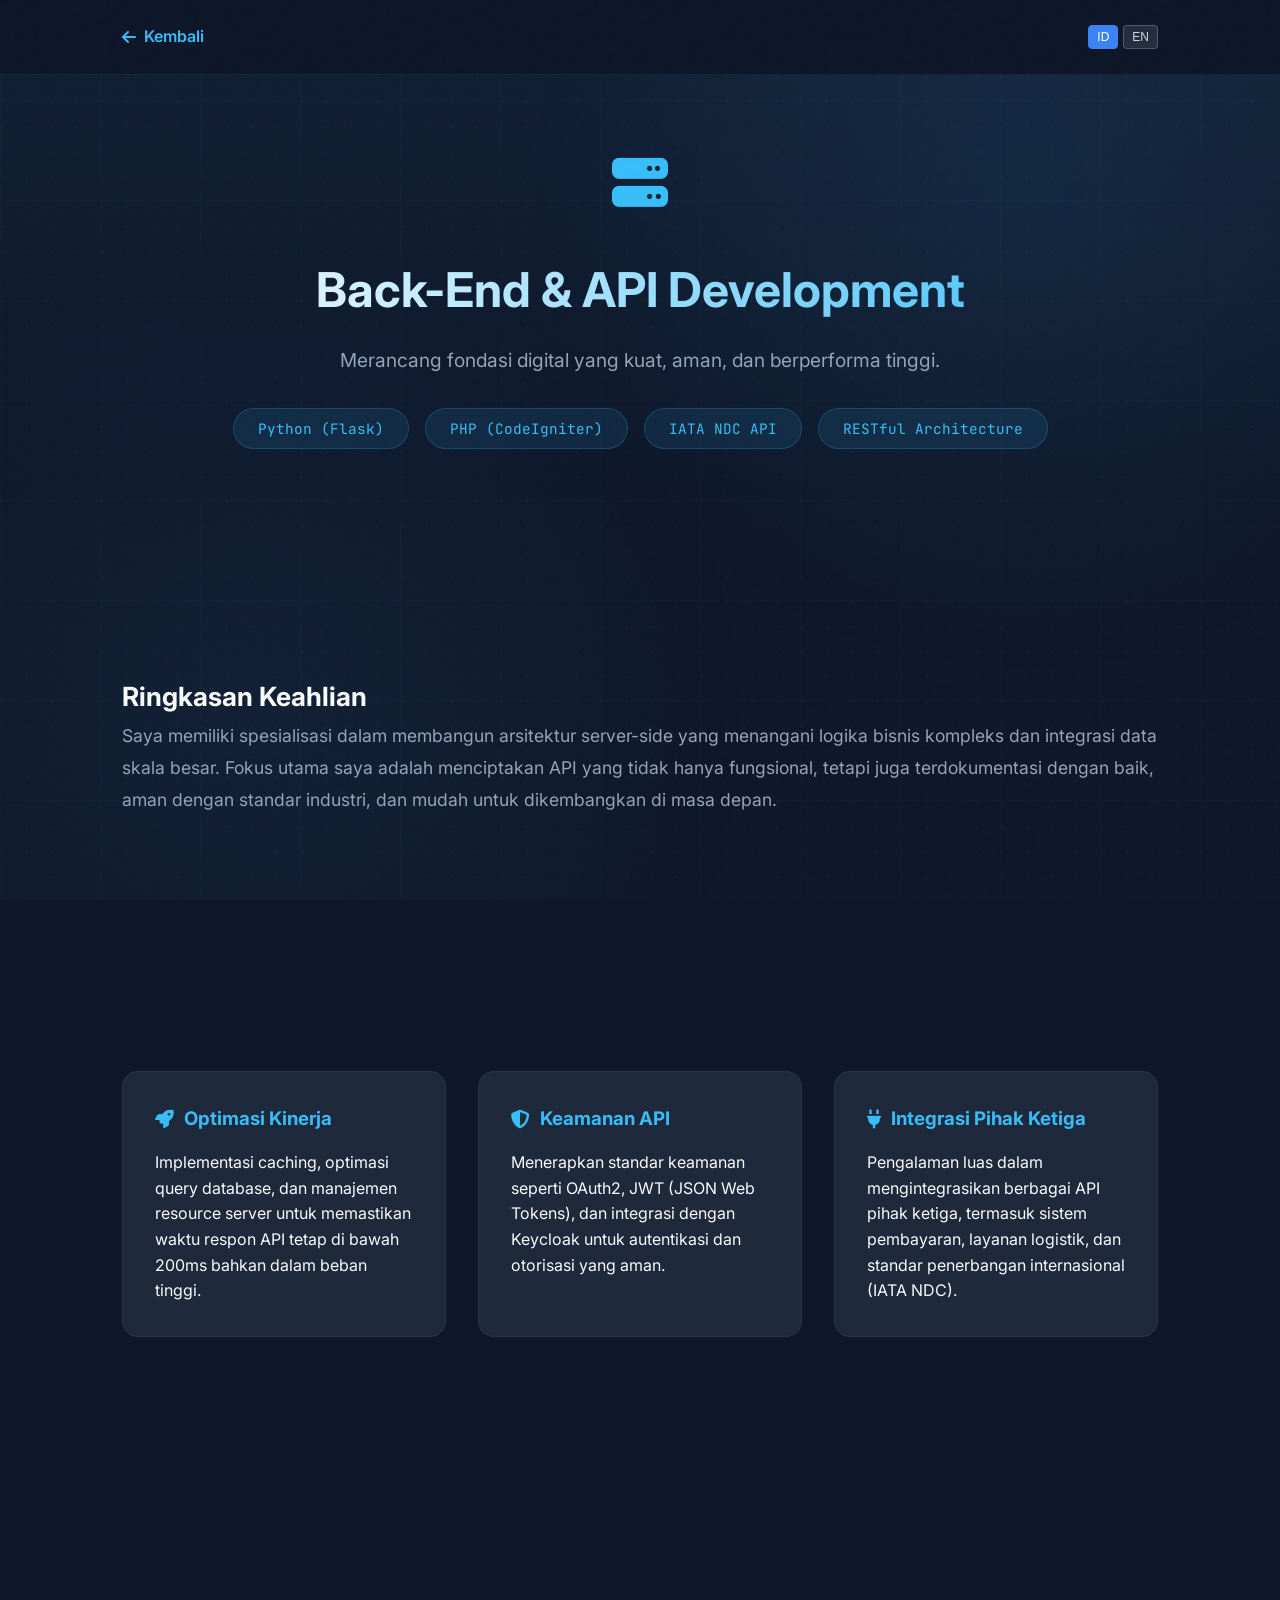
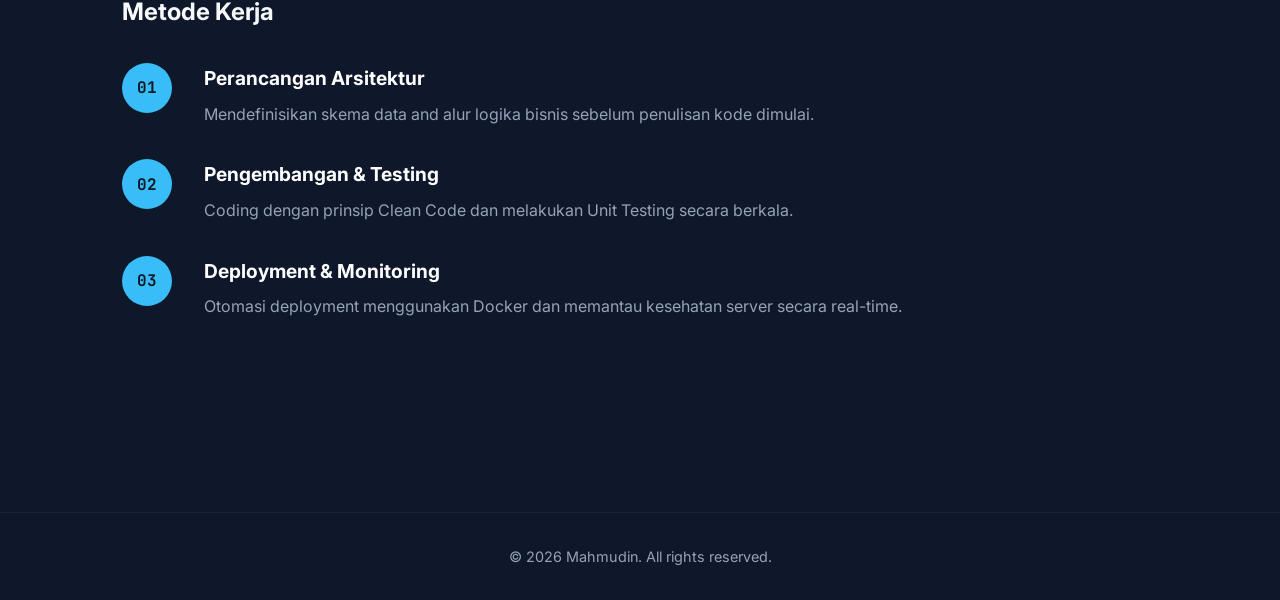
==== backend-api.html @ a836453d "new update" ====
<!DOCTYPE html>
<html lang="id">
<head>
    <meta charset="UTF-8">
    <meta name="viewport" content="width=device-width, initial-scale=1.0">
    <title>Detail Keahlian - Back-End & API | Mahmudin</title>
    <link rel="stylesheet" href="style.css">
    <link rel="stylesheet" href="style-detail.css">
    <link href="https://fonts.googleapis.com/css2?family=Inter:wght@300;400;600;700&family=JetBrains+Mono:wght@400;700&display=swap" rel="stylesheet">
    <link rel="stylesheet" href="https://cdnjs.cloudflare.com/ajax/libs/font-awesome/6.4.2/css/all.min.css">
</head>
<body class="detail-page">
    <nav class="nav-detail">
        <div class="container">
            <a href="index.html#keahlian" class="btn-back">
                <i class="fas fa-arrow-left"></i> <span data-i18n="detail_back">Kembali</span>
            </a>
            <div class="lang-switch">
                <button class="lang-btn" onclick="changeLanguage('id')" id="lang-id">ID</button>
                <button class="lang-btn" onclick="changeLanguage('en')" id="lang-en">EN</button>
            </div>
        </div>
    </nav>

    <header class="detail-hero">
        <div class="container">
            <div class="hero-content-detail">
                <div class="icon-box-large">
                    <i class="fas fa-server"></i>
                </div>
                <h1 data-i18n="api_title">Back-End & API Development</h1>
                <p class="subtitle" data-i18n="api_subtitle">Merancang fondasi digital yang kuat, aman, dan berperforma tinggi.</p>
                <div class="tech-tags-large">
                    <span>Python (Flask)</span>
                    <span>PHP (CodeIgniter)</span>
                    <span>IATA NDC API</span>
                    <span>RESTful Architecture</span>
                </div>
            </div>
        </div>
    </header>

    <main class="container detail-content">
        <section class="info-section">
            <h2 data-i18n="api_info_title">Ringkasan Keahlian</h2>
            <p data-i18n="api_info_desc">Saya memiliki spesialisasi dalam membangun arsitektur server-side yang menangani logika bisnis kompleks dan integrasi data skala besar. Fokus utama saya adalah menciptakan API yang tidak hanya fungsional, tetapi juga terdokumentasi dengan baik, aman dengan standar industri, dan mudah untuk dikembangkan di masa depan.</p>
        </section>

        <section class="grid-detail">
            <div class="detail-card">
                <h3><i class="fas fa-rocket"></i> <span data-i18n="api_card1_title">Optimasi Kinerja</span></h3>
                <p data-i18n="api_card1_desc">Implementasi caching, optimasi query database, dan manajemen resource server untuk memastikan waktu respon API tetap di bawah 200ms bahkan dalam beban tinggi.</p>
            </div>
            <div class="detail-card">
                <h3><i class="fas fa-shield-alt"></i> <span data-i18n="api_card2_title">Keamanan API</span></h3>
                <p data-i18n="api_card2_desc">Menerapkan standar keamanan seperti OAuth2, JWT (JSON Web Tokens), dan integrasi dengan Keycloak untuk autentikasi dan otorisasi yang aman.</p>
            </div>
            <div class="detail-card">
                <h3><i class="fas fa-plug"></i> <span data-i18n="api_card3_title">Integrasi Pihak Ketiga</span></h3>
                <p data-i18n="api_card3_desc">Pengalaman luas dalam mengintegrasikan berbagai API pihak ketiga, termasuk sistem pembayaran, layanan logistik, dan standar penerbangan internasional (IATA NDC).</p>
            </div>
        </section>

        <section class="implementation-steps">
            <h2 data-i18n="api_workflow_title">Metode Kerja</h2>
            <div class="timeline">
                <div class="step">
                    <div class="step-number">01</div>
                    <div class="step-info">
                        <h4 data-i18n="api_step1_title">Perancangan Arsitektur</h4>
                        <p data-i18n="api_step1_desc">Mendefinisikan skema data dan alur logika bisnis sebelum penulisan kode dimulai.</p>
                    </div>
                </div>
                <div class="step">
                    <div class="step-number">02</div>
                    <div class="step-info">
                        <h4 data-i18n="api_step2_title">Pengembangan & Testing</h4>
                        <p data-i18n="api_step2_desc">Coding dengan prinsip Clean Code dan melakukan Unit Testing secara berkala.</p>
                    </div>
                </div>
                <div class="step">
                    <div class="step-number">03</div>
                    <div class="step-info">
                        <h4 data-i18n="api_step3_title">Deployment & Monitoring</h4>
                        <p data-i18n="api_step3_desc">Otomasi deployment menggunakan Docker dan memantau kesehatan server secara real-time.</p>
                    </div>
                </div>
            </div>
        </section>
    </main>

    <footer>
        <div class="container">
            <p data-i18n="footer_rights">&copy; 2026 Mahmudin. All rights reserved.</p>
        </div>
    </footer>

    <script src="script-detail.js"></script>
</body>
</html>
---- style.css ----
/* Variables */
:root {
    --bg-dark: #0f172a;
    --bg-card: #1e293b;
    --bg-nav: rgba(15, 23, 42, 0.9);
    --text-primary: #f8fafc;
    --text-secondary: #94a3b8;
    --accent: #38bdf8;
    --accent-hover: #0284c7;
    --font-main: 'Inter', sans-serif;
    --font-code: 'JetBrains Mono', monospace;
}

* { margin: 0; padding: 0; box-sizing: border-box; }
html { scroll-behavior: smooth; }
body { 
    background-color: var(--bg-dark); 
    color: var(--text-primary); 
    font-family: var(--font-main); 
    line-height: 1.6; 
    overflow-x: hidden; 
    position: relative;
    width: 100%;
    height: 100%;
    /* Modern Mesh & Tech Grid Pattern */
    background-image: 
        linear-gradient(rgba(56, 189, 248, 0.02) 1px, transparent 1px),
        linear-gradient(90deg, rgba(56, 189, 248, 0.02) 1px, transparent 1px),
        radial-gradient(circle at 2px 2px, rgba(56, 189, 248, 0.04) 1px, transparent 0);
    background-size: 100px 100px, 100px 100px, 25px 25px;
    background-attachment: fixed;
}

/* Aurora/Glow Effects */
body::before {
    content: "";
    position: fixed;
    top: 0;
    left: 0;
    width: 100%;
    height: 100%;
    background: 
        radial-gradient(circle at 80% 20%, rgba(56, 189, 248, 0.08) 0%, transparent 40%),
        radial-gradient(circle at 20% 80%, rgba(56, 189, 248, 0.06) 0%, transparent 40%);
    pointer-events: none;
    z-index: -1;
    animation: aurora-pulse 15s ease-in-out infinite alternate;
}

/* Modern Grain Texture Overlay */
body::after {
    content: "";
    position: fixed;
    top: 0;
    left: 0;
    width: 100%;
    height: 100%;
    background-image: url("data:image/svg+xml,%3Csvg viewBox='0 0 200 200' xmlns='http://www.w3.org/2000/svg'%3E%3Cfilter id='noiseFilter'%3E%3CfeTurbulence type='fractalNoise' baseFrequency='0.65' numOctaves='3' stitchTiles='stitch'/%3E%3C/filter%3E%3Crect width='100%25' height='100%25' filter='url(%23noiseFilter)'/%3E%3C/svg%3E");
    opacity: 0.035;
    pointer-events: none;
    z-index: 9999;
    mix-blend-mode: overlay;
}

@keyframes aurora-pulse {
    0% { transform: scale(1) translate(0, 0); }
    100% { transform: scale(1.1) translate(2%, 1%); }
}

.container { max-width: 1100px; margin: 0 auto; padding: 0 2rem; }
h1, h2, h3 { font-weight: 700; color: var(--text-primary); }
.section-title { font-size: 2rem; margin-bottom: 3rem; position: relative; display: inline-block; }
.section-title::after { content: ''; position: absolute; bottom: -10px; left: 0; width: 50%; height: 3px; background-color: var(--accent); border-radius: 2px; }

/* Hero Background & Blobs */
.hero {
    position: relative;
    background: 
        radial-gradient(circle at 50% 50%, rgba(56, 189, 248, 0.05) 0%, transparent 70%),
        #0b1120;
    overflow: hidden;
    z-index: 1;
    min-height: 100vh;
    display: flex;
    align-items: center;
    justify-content: center;
    flex-wrap: wrap;
    padding: 80px 5% 60px;
    width: 100%;
    max-width: none !important;
}

.hero-inner {
    display: flex;
    align-items: center;
    width: 100%;
    max-width: 1100px;
    margin: 0 auto;
    z-index: 2;
}

.hero-blob {
    position: absolute;
    width: 600px;
    height: 600px;
    background: radial-gradient(circle, rgba(59, 130, 246, 0.12) 0%, transparent 70%);
    border-radius: 50%;
    filter: blur(80px);
    z-index: -2;
    pointer-events: none;
    animation: blob-float 20s infinite alternate;
}

.blob-1 { top: -10%; right: -10%; background: radial-gradient(circle, rgba(139, 92, 246, 0.15) 0%, transparent 70%); }
.blob-2 { bottom: -10%; left: -5%; background: radial-gradient(circle, rgba(56, 189, 248, 0.12) 0%, transparent 70%); animation-delay: -5s; animation-duration: 25s; }

@keyframes blob-float {
    0% { transform: translate(0, 0) scale(1); }
    33% { transform: translate(30px, -50px) scale(1.1); }
    66% { transform: translate(-20px, 20px) scale(0.9); }
    100% { transform: translate(0, 0) scale(1); }
}

.btn { display: inline-flex; align-items: center; gap: 8px; padding: 0.75rem 1.5rem; border-radius: 4px; font-weight: 600; text-decoration: none; transition: all 0.3s ease; cursor: pointer; }
.btn-primary { background-color: var(--accent); color: #0f172a; border: 2px solid var(--accent); }
.btn-primary:hover { background-color: transparent; color: var(--accent); }
.btn-outline { background-color: transparent; color: var(--accent); border: 2px solid var(--accent); }
.btn-outline:hover { background-color: var(--accent); color: #0f172a; }
.btn-large { padding: 0.85rem 2rem; font-size: 1.05rem; }

/* Navigation */
nav { 
    position: fixed; 
    top: 0; 
    width: 100%; 
    background: rgba(11, 17, 32, 0.8); 
    backdrop-filter: blur(12px); 
    z-index: 1000; 
    border-bottom: 1px solid rgba(255, 255, 255, 0.1); 
    padding: 0px 18px;
    transition: all 0.3s ease;
}
.nav-container { max-width: 1200px; margin: 0 auto; padding: 0.75rem 0; display: flex; justify-content: space-between; align-items: center; }
.logo { font-size: 1.5rem; font-weight: 700; text-decoration: none; color: var(--text-primary); letter-spacing: 1px; }
.logo span { color: var(--accent); }
.nav-links { display: flex; list-style: none; gap: 2rem; }
.nav-links a { 
    color: #cbd5e1; 
    text-decoration: none; 
    font-size: 0.9rem; 
    font-weight: 600; 
    padding: 0.6rem 1.2rem;
    border-radius: 4px;
    transition: all 0.3s cubic-bezier(0.4, 0, 0.2, 1);
    position: relative;
    display: inline-block;
}

.nav-links a:hover { 
    color: #fff; 
    background: linear-gradient(135deg, #3b82f6 0%, #8b5cf6 100%);
    transform: skewX(-15deg);
    box-shadow: 0 4px 15px rgba(59, 130, 246, 0.3);
}
.hamburger { display: none; cursor: pointer; font-size: 1.5rem; }

.hero { min-height: 100vh; display: flex; align-items: center; justify-content: space-between; padding: 0 2rem; max-width: 1100px; margin: 0 auto; padding-top: 80px; position: relative; }
.hero-content { flex: 1; padding-right: 2rem; will-change: transform; transition: transform 0.1s ease-out; }
.greeting { color: var(--accent); font-family: var(--font-code); margin-bottom: 1rem; }
.name { font-size: 4rem; line-height: 1.1; margin-bottom: 1rem; }
.role { font-size: 2.5rem; color: var(--text-secondary); margin-bottom: 1.5rem; min-height: 3.5rem; }
.cursor { color: var(--accent); animation: blink 1s infinite; }
@keyframes blink { 0%, 100% { opacity: 1; } 50% { opacity: 0; } }
.summary { color: var(--text-secondary); font-size: 1.1rem; max-width: 540px; margin-bottom: 2.5rem; }
.cta-buttons { display: flex; gap: 1rem; flex-wrap: wrap; }

.hero-graphic { flex: 1; display: flex; justify-content: flex-end; will-change: transform; transition: transform 0.1s ease-out; }
.code-window { 
    background-color: var(--bg-card); 
    border-radius: 12px; 
    width: 100%; 
    max-width: 450px; 
    box-shadow: 0 25px 50px -12px rgba(0,0,0,0.5); 
    border: 1px solid rgba(255,255,255,0.1);
    animation: float 6s ease-in-out infinite;
}

@keyframes float {
    0%, 100% { transform: translateY(0) rotate(0deg); }
    50% { transform: translateY(-20px) rotate(1deg); }
}
.window-header { background-color: rgba(0,0,0,0.3); padding: 10px 15px; border-radius: 8px 8px 0 0; display: flex; gap: 8px; }
.dot { width: 12px; height: 12px; border-radius: 50%; }
.red { background-color: #ff5f56; } .yellow { background-color: #ffbd2e; } .green { background-color: #27c93f; }
.window-body { padding: 20px; font-family: var(--font-code); font-size: 0.9rem; overflow-x: auto; }
.keyword { color: #ff7b72; } .class-name { color: #79c0ff; } .function { color: #d2a8ff; } .string { color: #a5d6ff; }

/* Modern Scroll Indicator */
.scroll-indicator {
    position: absolute;
    bottom: 2rem;
    left: 50%;
    transform: translateX(-50%);
    display: flex;
    flex-direction: column;
    align-items: center;
    gap: 0.5rem;
    text-decoration: none;
    color: var(--text-secondary);
    transition: color 0.3s ease;
    z-index: 10;
}

.scroll-indicator:hover {
    color: var(--accent);
}

.mouse {
    width: 24px;
    height: 40px;
    border: 2px solid currentColor;
    border-radius: 20px;
    position: relative;
}

.wheel {
    width: 4px;
    height: 8px;
    background-color: var(--accent);
    border-radius: 2px;
    position: absolute;
    top: 6px;
    left: 50%;
    transform: translateX(-50%);
    animation: scroll-wheel 1.6s infinite;
}

.scroll-indicator span {
    font-family: var(--font-code);
    font-size: 0.7rem;
    text-transform: uppercase;
    letter-spacing: 2px;
    margin-top: 0.2rem;
}

.bounce {
    animation: bounce 2s infinite;
    font-size: 0.8rem;
}

@keyframes scroll-wheel {
    0% { opacity: 1; transform: translateX(-50%) translateY(0); }
    100% { opacity: 0; transform: translateX(-50%) translateY(15px); }
}

@keyframes bounce {
    0%, 20%, 50%, 80%, 100% { transform: translateY(0); }
    40% { transform: translateY(-5px); }
    60% { transform: translateY(-3px); }
}

section { padding: 6rem 0; }
.about {
    position: relative;
    background-image: 
        radial-gradient(circle at 0% 0%, rgba(56, 189, 248, 0.03) 0%, transparent 40%),
        radial-gradient(circle at 100% 100%, rgba(139, 92, 246, 0.03) 0%, transparent 40%);
}
.about-grid { display: grid; grid-template-columns: 2fr 3fr; gap: 4rem; }
.about-text p { color: var(--text-secondary); margin-bottom: 1rem; font-size: 1.05rem; }
.about-text strong, .about-text em { color: var(--text-primary); }

/* Profile Image */
.about-image { position: relative; width: 100%; max-width: 380px; margin: 0 auto; }
.img-fluid { 
    width: 100%; height: auto; display: block; border-radius: 16px; 
    object-fit: cover; box-shadow: 0 20px 40px -20px rgba(0,0,0,0.5); 
}
.image-border { 
    position: absolute; inset: 15px -15px -15px 15px; 
    border: 2px solid #3b82f6; border-radius: 16px; z-index: -1; 
}

/* Stats */
.about-stats { 
    display: grid; 
    grid-template-columns: repeat(3, 1fr); 
    gap: 1.5rem; 
    grid-column: 1 / -1; 
    width: 100%; 
    margin-top: 2rem;
}
.stat-box { background-color: var(--bg-card); padding: 1.5rem; border-radius: 8px; text-align: center; border-bottom: 3px solid var(--accent); }
.stat-box h3 { font-size: 2.5rem; color: var(--accent); margin-bottom: 0.5rem; }
.stat-box p { color: var(--text-secondary); font-weight: 600; }

.skills-grid { 
    display: grid; 
    grid-template-columns: repeat(4, 1fr); 
    gap: 1.5rem; 
    align-items: stretch;
}

.skill-card { 
    background: var(--bg-card); 
    padding: 2.5rem 1.8rem; 
    border-radius: 16px; 
    transition: all 0.4s cubic-bezier(0.175, 0.885, 0.32, 1.275); 
    border: 1px solid rgba(255, 255, 255, 0.05);
    display: flex;
    flex-direction: column;
    position: relative;
    overflow: hidden;
}

.skill-card:hover { 
    transform: translateY(-12px); 
    border-color: rgba(56, 189, 248, 0.4);
    box-shadow: 0 20px 40px -15px rgba(0, 0, 0, 0.5), 0 0 20px rgba(56, 189, 248, 0.1);
}

.icon-accent { 
    width: 60px;
    height: 60px;
    background: rgba(56, 189, 248, 0.1);
    display: flex;
    align-items: center;
    justify-content: center;
    border-radius: 12px;
    font-size: 1.8rem; 
    color: var(--accent); 
    margin-bottom: 1.5rem; 
    transition: all 0.3s ease;
}

.skill-card:hover .icon-accent {
    background: var(--accent);
    color: var(--bg-dark);
    transform: scale(1.1) rotate(5deg);
}

.skill-card h3 { margin-bottom: 1rem; font-size: 1.2rem; }
.skill-card p { color: var(--text-secondary); font-size: 0.9rem; margin-bottom: 1.5rem; }
.tech-tags { display: flex; flex-wrap: wrap; gap: 0.5rem; }
.tech-tags span { 
    background: rgba(255, 255, 255, 0.03); 
    border: 1px solid rgba(255, 255, 255, 0.08);
    color: var(--text-secondary); 
    padding: 0.35rem 0.75rem; 
    border-radius: 6px; 
    font-size: 0.75rem; 
    font-family: var(--font-code); 
    transition: all 0.3s ease;
}

.skill-card:hover .tech-tags span {
    border-color: rgba(56, 189, 248, 0.3);
    color: var(--accent);
}

/* Modern Read More Button for Skills */
.btn-read-more {
    text-decoration: none;
    color: var(--accent);
    font-size: 0.75rem;
    font-weight: 700;
    display: inline-flex;
    align-items: center;
    gap: 0.6rem;
    padding: 0.5rem 1.2rem;
    border-radius: 50px;
    background: rgba(56, 189, 248, 0.05);
    border: 1px solid rgba(56, 189, 248, 0.2);
    transition: all 0.3s cubic-bezier(0.4, 0, 0.2, 1);
    text-transform: uppercase;
    letter-spacing: 1px;
}

.btn-read-more:hover {
    background: var(--accent);
    color: var(--bg-dark);
    box-shadow: 0 0 20px rgba(56, 189, 248, 0.4);
    transform: translateY(-2px);
    gap: 0.8rem;
}

/* Project Cards */
.project-grid { display: grid; grid-template-columns: repeat(4, 1fr); gap: 1.5rem; align-items: stretch; }
.project-card { background-color: var(--bg-card); border-radius: 8px; display: flex; flex-direction: column; justify-content: space-between; transition: all 0.3s ease; overflow: hidden; border: 1px solid rgba(255,255,255,0.05); }
.project-card:hover { transform: translateY(-10px); box-shadow: 0 15px 30px rgba(0,0,0,0.3); }

.project-image { width: 100%; height: 200px; overflow: hidden; border-bottom: 1px solid rgba(255,255,255,0.05); }
.project-image img { width: 100%; height: 100%; object-fit: cover; object-position: top; transition: transform 0.5s ease; }
.project-card:hover .project-image img { transform: scale(1.05); }

.project-content { padding: 1.5rem; display: flex; flex-direction: column; flex-grow: 1; }
.project-content h3 { font-size: 1.4rem; margin-bottom: 1rem; }
.project-content p { color: var(--text-secondary); font-size: 0.95rem; margin-bottom: 2rem; flex-grow: 1; }
.project-tech { 
    display: flex; 
    flex-wrap: wrap; 
    gap: 0.7rem; 
    font-family: var(--font-code); 
    font-size: 0.75rem; 
    margin-bottom: 1.5rem;
}
.project-tech span {
    background: rgba(255, 255, 255, 0.03);
    border: 1px solid rgba(255, 255, 255, 0.08);
    color: var(--text-secondary);
    padding: 0.3rem 0.7rem;
    border-radius: 6px;
    transition: all 0.3s cubic-bezier(0.4, 0, 0.2, 1);
}
.project-tech span:hover {
    color: var(--accent);
    background: rgba(56, 189, 248, 0.08);
    border-color: rgba(56, 189, 248, 0.3);
    transform: translateY(-2px);
}
/* Project Links container for project cards */
.project-card .project-links {
    display: flex;
    justify-content: space-between;
    align-items: center;
    margin-top: 1.5rem;
}

/* Extra Image Gallery Section */
.subsection-title {
    font-size: 1.8rem;
    margin: 5rem 0 2.5rem;
    text-align: center;
    color: var(--text-primary);
    position: relative;
}

.subsection-title::after {
    content: '';
    position: absolute;
    bottom: -10px;
    left: 50%;
    transform: translateX(-50%);
    width: 60px;
    height: 3px;
    background: var(--accent);
    border-radius: 2px;
}

.gallery-grid {
    display: grid;
    grid-template-columns: repeat(3, 1fr);
    gap: 2.5rem;
    margin-top: 3rem;
    perspective: 1500px;
}

.gallery-grid img {
    width: 100%;
    height: auto;
    object-fit: cover;
    object-position: top;
    border-radius: 12px;
    border: 1px solid rgba(255, 255, 255, 0.05);
    transition: all 0.4s cubic-bezier(0.4, 0, 0.2, 1);
    cursor: pointer;
}

.gallery-grid img:hover {
    transform: translateY(-8px) scale(1.02);
    box-shadow: 0 20px 40px rgba(0, 0, 0, 0.4);
    border-color: var(--accent);
    z-index: 10;
}

/* Contact Section Helpers */
.contact-text { 
    color: var(--text-secondary); 
    max-width: 600px; 
    margin: 0 auto 2rem; 
    font-size: 1.1rem; 
}

/* Contact Form Styles */
.contact-form-container {
    max-width: 650px;
    margin: 3.5rem auto 0;
    text-align: left;
}

.contact-form {
    background: var(--bg-card);
    padding: 2.5rem;
    border-radius: 16px;
    border: 1px solid rgba(255, 255, 255, 0.05);
    box-shadow: 0 10px 30px rgba(0, 0, 0, 0.2);
}

.form-group {
    margin-bottom: 1.5rem;
}

.form-group label {
    display: block;
    margin-bottom: 0.6rem;
    color: var(--text-primary);
    font-weight: 600;
    font-size: 0.9rem;
}

.form-group input, 
.form-group textarea {
    width: 100%;
    padding: 1rem;
    background: rgba(15, 23, 42, 0.4);
    border: 1px solid rgba(255, 255, 255, 0.1);
    border-radius: 8px;
    color: var(--text-primary);
    font-family: var(--font-main);
    font-size: 0.95rem;
    transition: all 0.3s ease;
}

.form-group input:focus, 
.form-group textarea:focus {
    outline: none;
    border-color: var(--accent);
    background: rgba(15, 23, 42, 0.6);
    box-shadow: 0 0 15px rgba(56, 189, 248, 0.1);
}

.form-group textarea {
    resize: vertical;
}

.text-center { text-align: center; }
.text-center .section-title::after { left: 25%; width: 50%;}

/* Social Links Styling */
.social-links {
    margin-top: 3.5rem;
    display: flex;
    justify-content: center;
    gap: 1.5rem;
}

.social-links a {
    display: flex;
    align-items: center;
    justify-content: center;
    width: 54px;
    height: 54px;
    background: rgba(255, 255, 255, 0.03);
    border: 1px solid rgba(255, 255, 255, 0.08);
    border-radius: 50%;
    color: var(--text-secondary);
    font-size: 1.4rem;
    transition: all 0.4s cubic-bezier(0.4, 0, 0.2, 1);
    text-decoration: none;
}

.social-links a:hover {
    background: rgba(56, 189, 248, 0.1);
    border-color: var(--accent);
    color: var(--accent);
    transform: translateY(-8px);
    box-shadow: 
        0 15px 30px rgba(0, 0, 0, 0.3), 
        0 0 15px rgba(56, 189, 248, 0.2);
}

footer { text-align: center; padding: 2rem 0; color: var(--text-secondary); font-size: 0.9rem; border-top: 1px solid rgba(255, 255, 255, 0.05); }

.scroll-reveal { opacity: 0; transform: translateY(30px); transition: opacity 0.8s ease, transform 0.8s ease; }
.scroll-reveal.visible { opacity: 1; transform: translateY(0); }

/* Language Switcher */
.lang-switch { display: flex; gap: 5px; margin-left: 1.5rem; }
.lang-btn {
    background: rgba(255, 255, 255, 0.1);
    border: 1px solid rgba(255, 255, 255, 0.2);
    color: #cbd5e1;
    cursor: pointer;
    padding: 4px 8px;
    border-radius: 4px;
    font-size: 0.75rem;
    transition: all 0.3s ease;
}
.lang-btn.active { background: #3b82f6; color: white; border-color: #3b82f6; }

@media (max-width: 868px) {
    .hero-inner { flex-direction: column; text-align: center; }
    .hero-content { padding-right: 0; margin-bottom: 2rem; }
    .summary { margin: 0 auto 2rem; }
    .cta-buttons { justify-content: center; }
    .hero-graphic { width: 100%; }
    .about-grid { display: flex; flex-direction: column; gap: 2rem; }
    .about-image { max-width: 280px; }
    .nav-container { flex-direction: row; justify-content: space-between; padding: 10px 0; }
    .lang-switch { margin-left: 0; }
    .nav-links { 
        display: none; width: 100%; flex-direction: column; 
        position: fixed; top: 70px; left: 0; background: rgba(11, 17, 32, 0.98);
        padding: 2rem; gap: 1.5rem; border-bottom: 1px solid rgba(255, 255, 255, 0.1);
        box-shadow: 0 10px 15px rgba(0,0,0,0.3); z-index: 999; text-align: center;
    }
    .nav-links.active { display: flex; animation: slideDown 0.3s ease-out; }
    .hamburger { display: block !important; color: #fff; }
    .name { font-size: 3rem; }
    .role { font-size: 1.8rem; }
    .skills-grid, .project-grid { grid-template-columns: repeat(2, 1fr); }
    .about-stats { grid-template-columns: 1fr; gap: 1rem; }

    /* Menonaktifkan fitur zoom/scale hover pada gallery di mobile */
    .gallery-grid img:hover {
        transform: none !important;
    }

    /* Memastikan kaca pembesar tidak muncul di mobile */
    .magnifying-glass {
        display: none !important;
    }
}

@media (max-width: 640px) {
    .skills-grid, .project-grid, .gallery-grid, .about-stats { grid-template-columns: 1fr !important; }
    .stat-box { padding: 1.25rem; }
    .stat-box h3 { font-size: 2.2rem; }
}

@keyframes slideDown {
    from { opacity: 0; transform: translateY(-10px); }
    to { opacity: 1; transform: translateY(0); }
}

/* Back to Top Button Styling */
#back-to-top {
    position: fixed;
    bottom: 30px;
    right: 30px;
    width: 50px;
    height: 50px;
    background-color: var(--accent);
    color: var(--bg-dark);
    border: none;
    border-radius: 50%;
    cursor: pointer;
    display: flex;
    align-items: center;
    justify-content: center;
    font-size: 1.2rem;
    box-shadow: 0 4px 15px rgba(0, 0, 0, 0.3);
    z-index: 1001;
    opacity: 0;
    visibility: hidden;
    transition: all 0.4s cubic-bezier(0.4, 0, 0.2, 1);
}

#back-to-top.show {
    opacity: 1;
    visibility: visible;
}

#back-to-top:hover {
    background-color: var(--text-primary);
    transform: translateY(-5px);
    box-shadow: 0 8px 20px rgba(56, 189, 248, 0.4);
}

/* Magnifying Glass Styles */
.magnifying-glass {
    position: fixed; /* Menggunakan fixed agar tetap mengikuti viewport saat scroll */
    border: 2px solid var(--accent);
    border-radius: 50%;
    cursor: none; /* Sembunyikan kursor default saat di atas kaca pembesar */
    width: 150px; /* Ukuran kaca pembesar */
    height: 150px;
    background-repeat: no-repeat;
    box-shadow: 0 0 0 7px rgba(255, 255, 255, 0.85),
                0 0 7px 7px rgba(0, 0, 0, 0.25),
                inset 0 0 40px 2px rgba(0, 0, 0, 0.25);
    display: none; /* Tersembunyi secara default */
    z-index: 10000; /* Pastikan di atas konten lain */
    pointer-events: none; /* Memungkinkan event mouse melewati ke gambar di bawahnya */
    transform: translate(-50%, -50%); /* Pusatkan kaca pembesar pada kursor */
}


@media (max-width: 768px) {
    .hero {
        padding: 100px 20px 60px;
        min-height: auto;
        display: flex;
        align-items: center;
    }
    .hero-inner {
        flex-direction: column;
        text-align: center;
        gap: 3rem;
        width: 100%;
    }
    .hero-content {
        padding-right: 0;
    }
    .name {
        font-size: 2.5rem;
        margin-bottom: 0.5rem;
    }
    .role {
        font-size: 1.25rem;
    }
    .summary {
        font-size: 1rem;
        margin: 1.5rem auto;
        max-width: 100%;
    }
    .cta-buttons {
        flex-direction: column;
        gap: 1rem;
    }
    .cta-buttons .btn {
        width: 100%;
        justify-content: center;
    }
    .hero-graphic {
        width: 100%;
        max-width: 450px;
        margin: 0 auto;
    }
    .code-window {
        font-size: 0.8rem;
    }
    .scroll-indicator {
        display: none; /* Menyembunyikan indikator gulir untuk menghemat ruang di mobile */
    }
    .contact-buttons {
        grid-template-columns: 1fr !important;
    }
}

/* Gallery Popup Styles */
.gallery-grid img {
    cursor: pointer;
    transition: transform 0.3s ease, filter 0.3s ease;
}
.gallery-grid img:hover {
    transform: scale(1.02);
    filter: brightness(0.9);
}
.modal-gallery {
    display: none;
    position: fixed;
    z-index: 9999;
    padding: 40px 20px;
    left: 0;
    top: 0;
    width: 100%;
    height: 100%;
    overflow: auto;
    background-color: rgba(15, 23, 42, 0.95);
    backdrop-filter: blur(10px);
    align-items: center;
    justify-content: center;
    flex-direction: column;
}
.modal-gallery-content {
    margin: auto;
    display: block;
    max-width: 90%;
    max-height: 85vh;
    border-radius: 12px;
    box-shadow: 0 25px 50px -12px rgba(0, 0, 0, 0.5);
}
.modal-gallery-close {
    position: absolute;
    top: 20px;
    right: 30px;
    color: #fff;
    font-size: 40px;
    font-weight: bold;
    cursor: pointer;
    transition: 0.3s;
}
.modal-gallery-close:hover {
    color: #3b82f6;
}



.hero-bg-parallax {
    position: absolute;
    top: -5%;
    left: -5%;
    width: 110%;
    height: 110%;
    background-image: url('https://images.unsplash.com/photo-1451187580459-43490279c0fa?auto=format&fit=crop&w=1920&q=80');
    background-size: cover;
    background-position: center;
    opacity: 0.12;
    z-index: -1;
    filter: blur(3px) brightness(0.7);
    pointer-events: none;
}

/* Monitor Display Gallery Styling */
.monitor-display {
    background: #0f172a;
    border-radius: 12px;
    overflow: hidden;
    border: 1px solid rgba(255, 255, 255, 0.08);
    box-shadow: 0 20px 40px rgba(0, 0, 0, 0.4);
    transition: all 0.6s cubic-bezier(0.16, 1, 0.3, 1);
    transform-style: preserve-3d;
    position: relative;
}

.monitor-display:hover {
    transform: translateY(-15px) rotateX(5deg) rotateY(-3deg);
    box-shadow: 0 30px 60px rgba(0, 0, 0, 0.6), 0 0 30px rgba(59, 130, 246, 0.2);
    border-color: rgba(59, 130, 246, 0.5);
}

.monitor-display .window-header {
    display: flex;
    align-items: center;
    padding: 12px 16px;
    background: rgba(255, 255, 255, 0.03);
    border-bottom: 1px solid rgba(255, 255, 255, 0.05);
    border-radius: 12px 12px 0 0;
}

.window-dots {
    display: flex;
    gap: 6px;
}

.monitor-display .dot {
    width: 10px;
    height: 10px;
}

.window-title {
    margin-left: auto;
    font-family: var(--font-code);
    font-size: 0.7rem;
    color: #64748b;
    letter-spacing: 0.5px;
}

.monitor-display img {
    display: block;
    width: 100%;
    height: auto;
    filter: brightness(0.9);
    transition: filter 0.3s ease;
}

.monitor-display:hover img {
    filter: brightness(1.1);
}

@media (max-width: 1100px) {
    .gallery-grid { grid-template-columns: repeat(2, 1fr); }
}
---- style-detail.css ----
/* style-detail.css */
.detail-page {
    background-color: #0f172a;
    padding-top: 0;
}

.nav-detail {
    padding: 1.5rem 0;
    position: sticky;
    top: 0;
    z-index: 100;
    background: rgba(15, 23, 42, 0.95);
    backdrop-filter: blur(10px);
    border-bottom: 1px solid rgba(255, 255, 255, 0.05);
}

.nav-detail .container {
    display: flex;
    align-items: center;
    justify-content: space-between;
}

.lang-switch {
    display: flex;
    gap: 5px;
    margin-left: auto;
}

.btn-back {
    color: var(--accent);
    text-decoration: none;
    font-weight: 600;
    display: inline-flex;
    align-items: center;
    gap: 0.5rem;
    transition: 0.3s;
}

.btn-back:hover {
    transform: translateX(-5px);
}

.detail-hero {
    padding: 4rem 0;
    text-align: center;
    background: linear-gradient(to bottom, rgba(56, 189, 248, 0.05), transparent);
}

.icon-box-large {
    font-size: 3.5rem;
    color: var(--accent);
    margin-bottom: 1.5rem;
    animation: float 6s ease-in-out infinite;
}

.detail-hero h1 {
    font-size: 3rem;
    margin-bottom: 1rem;
    background: linear-gradient(to right, #fff, var(--accent));
    -webkit-background-clip: text;
    -webkit-text-fill-color: transparent;
}

.subtitle {
    color: var(--text-secondary);
    font-size: 1.2rem;
    max-width: 700px;
    margin: 0 auto 2rem;
}

.tech-tags-large {
    display: flex;
    justify-content: center;
    gap: 1rem;
    flex-wrap: wrap;
}

.tech-tags-large span {
    background: rgba(56, 189, 248, 0.1);
    border: 1px solid rgba(56, 189, 248, 0.2);
    padding: 0.5rem 1.5rem;
    border-radius: 50px;
    font-family: var(--font-code);
    font-size: 0.9rem;
    color: var(--accent);
}

.detail-content {
    padding-bottom: 6rem;
}

.info-section {
    margin: 4rem 0;
    line-height: 1.8;
    font-size: 1.1rem;
    color: var(--text-secondary);
}

.grid-detail {
    display: grid;
    grid-template-columns: repeat(auto-fit, minmax(300px, 1fr));
    gap: 2rem;
    margin-bottom: 4rem;
}

.detail-card {
    background: var(--bg-card);
    padding: 2rem;
    border-radius: 16px;
    border: 1px solid rgba(255, 255, 255, 0.05);
}

.detail-card h3 {
    margin-bottom: 1rem;
    color: var(--accent);
    display: flex;
    align-items: center;
    gap: 10px;
}

.timeline {
    margin-top: 2rem;
    display: flex;
    flex-direction: column;
    gap: 2rem;
}

.step {
    display: flex;
    gap: 2rem;
    align-items: flex-start;
}

.step-number {
    background: var(--accent);
    color: #0f172a;
    font-weight: 700;
    width: 50px;
    height: 50px;
    border-radius: 50%;
    display: flex;
    align-items: center;
    justify-content: center;
    flex-shrink: 0;
    font-family: var(--font-code);
}

.step-info h4 {
    color: #fff;
    margin-bottom: 0.5rem;
    font-size: 1.2rem;
}

.step-info p {
    color: var(--text-secondary);
    line-height: 1.6;
}

@media (max-width: 768px) {
    .grid-detail {
        grid-template-columns: 1fr !important;
    }
    .detail-hero h1 {
        font-size: 2rem;
    }
    .step {
        flex-direction: column;
        text-align: center;
    }
    .step-number {
        margin: 0 auto 1rem;
    }
}
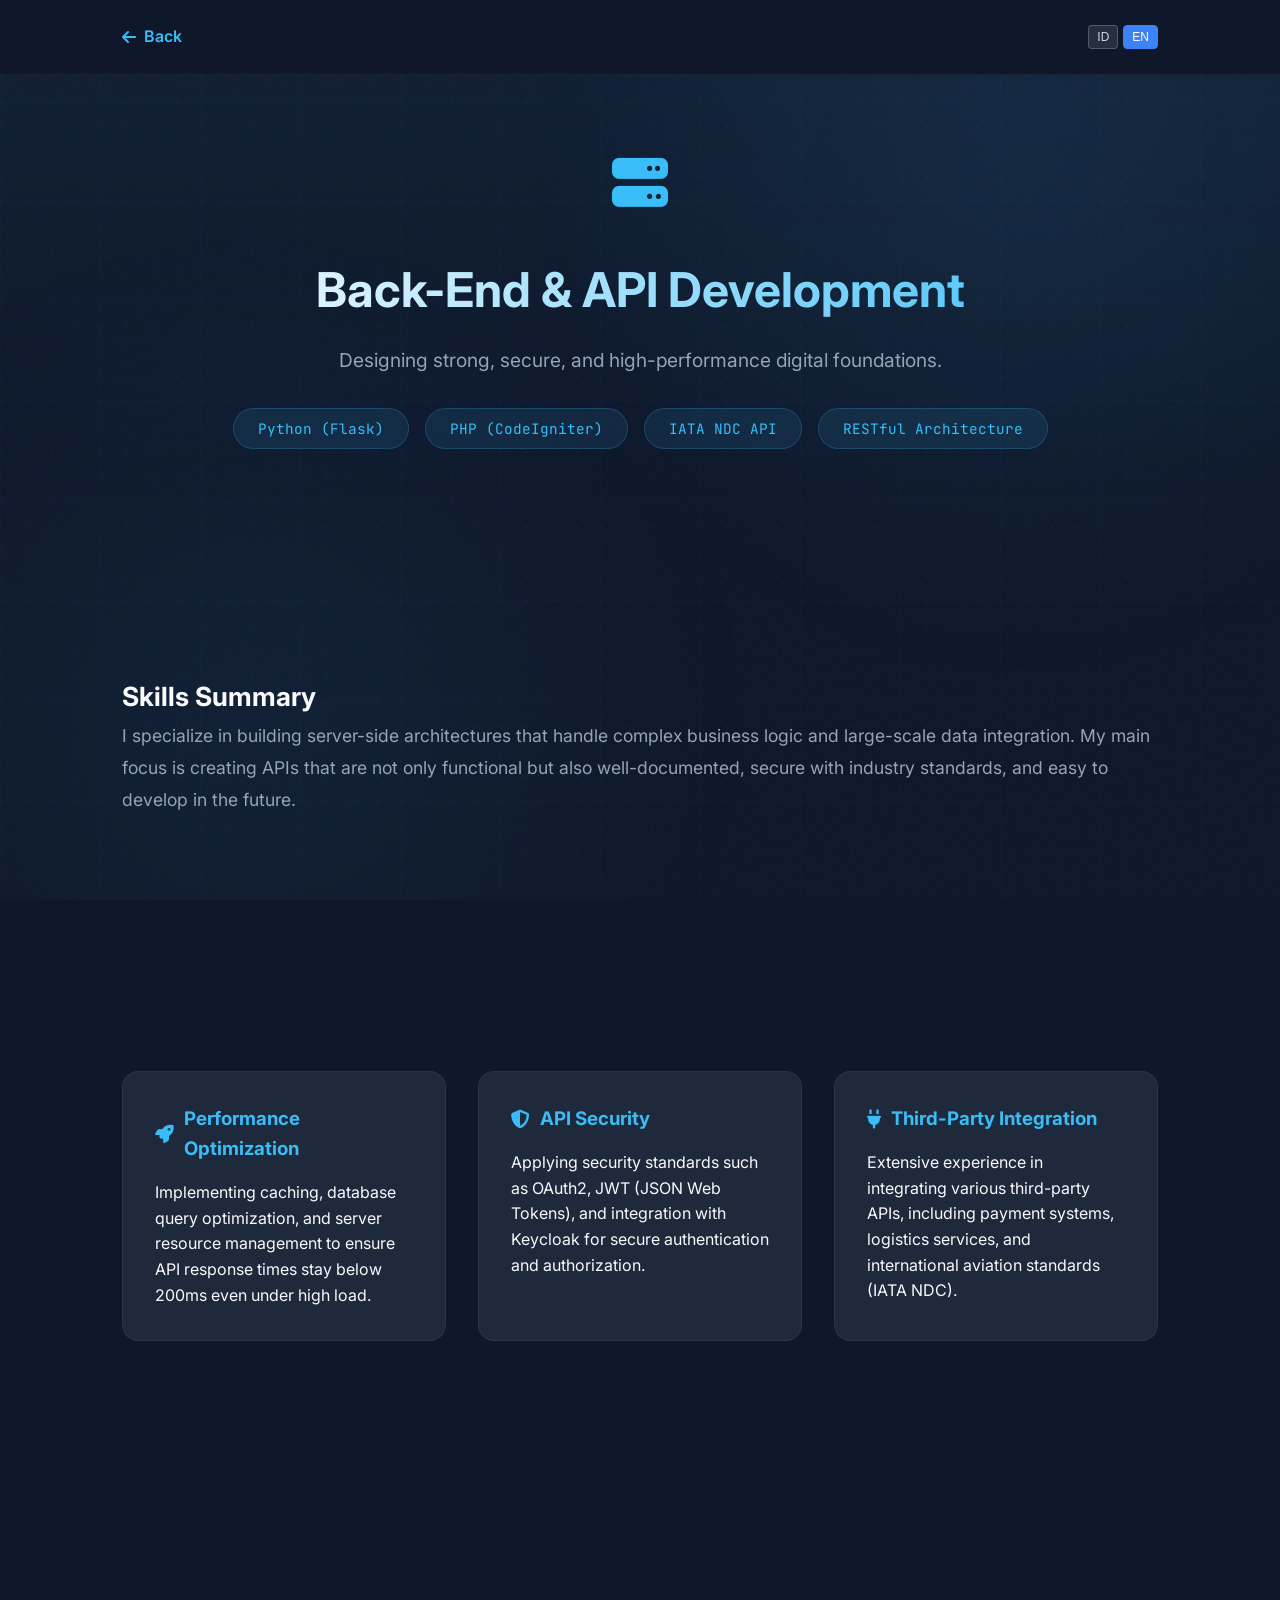
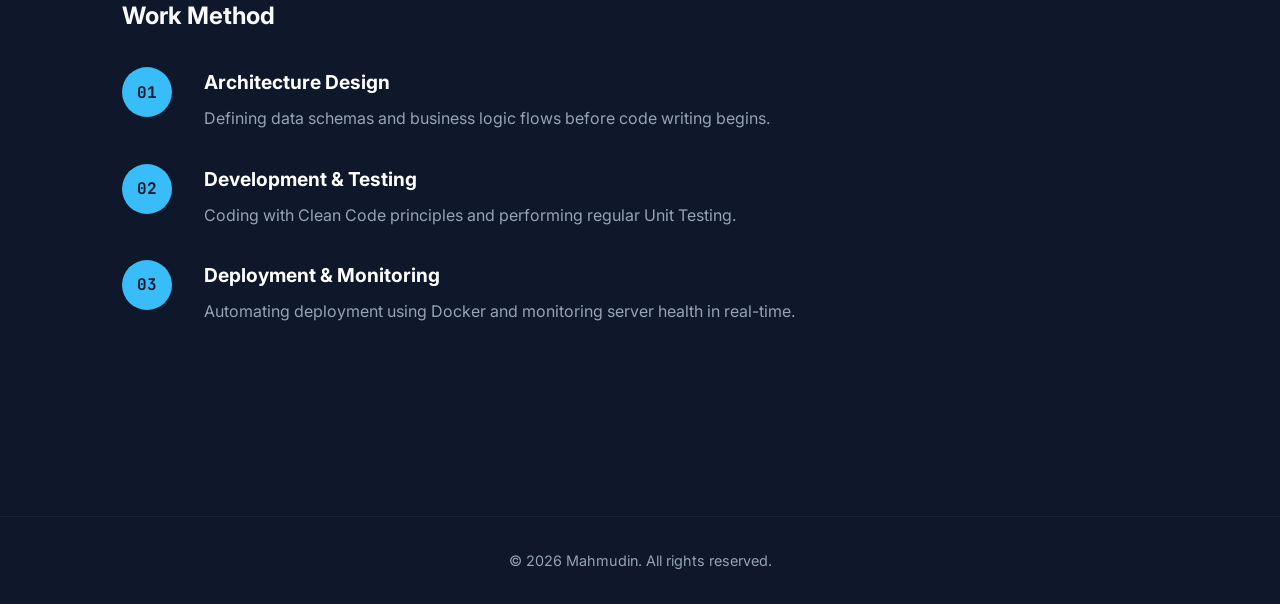
==== commit e4dc4870: "new update" ====
--- a/backend-api.html
+++ b/backend-api.html
@@ -1,5 +1,5 @@
 <!DOCTYPE html>
-<html lang="id">
+<html lang="en">
 <head>
     <meta charset="UTF-8">
     <meta name="viewport" content="width=device-width, initial-scale=1.0">
--- a/style.css
+++ b/style.css
@@ -623,7 +623,36 @@
 }
 
 @media (max-width: 640px) {
-    .skills-grid, .project-grid, .gallery-grid, .about-stats { grid-template-columns: 1fr !important; }
+    .skills-grid, .gallery-grid, .about-stats { grid-template-columns: 1fr !important; }
+    .project-grid { grid-template-columns: repeat(2, 1fr) !important; gap: 0.75rem !important; }
+    
+    /* Optimasi Kartu Proyek agar Slim & Tidak Peang */
+    .project-card .project-image { height: 120px; } /* Tinggi gambar lebih pendek */
+    .project-content { padding: 0.85rem; }
+    .project-content h3 { 
+        font-size: 0.95rem; 
+        margin-bottom: 0.4rem; 
+        line-height: 1.2; 
+    }
+    .project-content p { 
+        font-size: 0.75rem; 
+        margin-bottom: 0.8rem;
+        /* Truncate text agar tinggi kartu konsisten */
+        display: -webkit-box;
+        -webkit-line-clamp: 3;
+        -webkit-box-orient: vertical;
+        overflow: hidden;
+    }
+    .project-tech { gap: 0.3rem; margin-bottom: 1rem; }
+    .project-tech span { font-size: 0.6rem; padding: 0.15rem 0.4rem; }
+    
+    .project-card .btn-read-more { 
+        padding: 0.4rem 0.8rem; 
+        font-size: 0.65rem; 
+        width: 100%; 
+        justify-content: center; 
+    }
+
     .stat-box { padding: 1.25rem; }
     .stat-box h3 { font-size: 2.2rem; }
 }
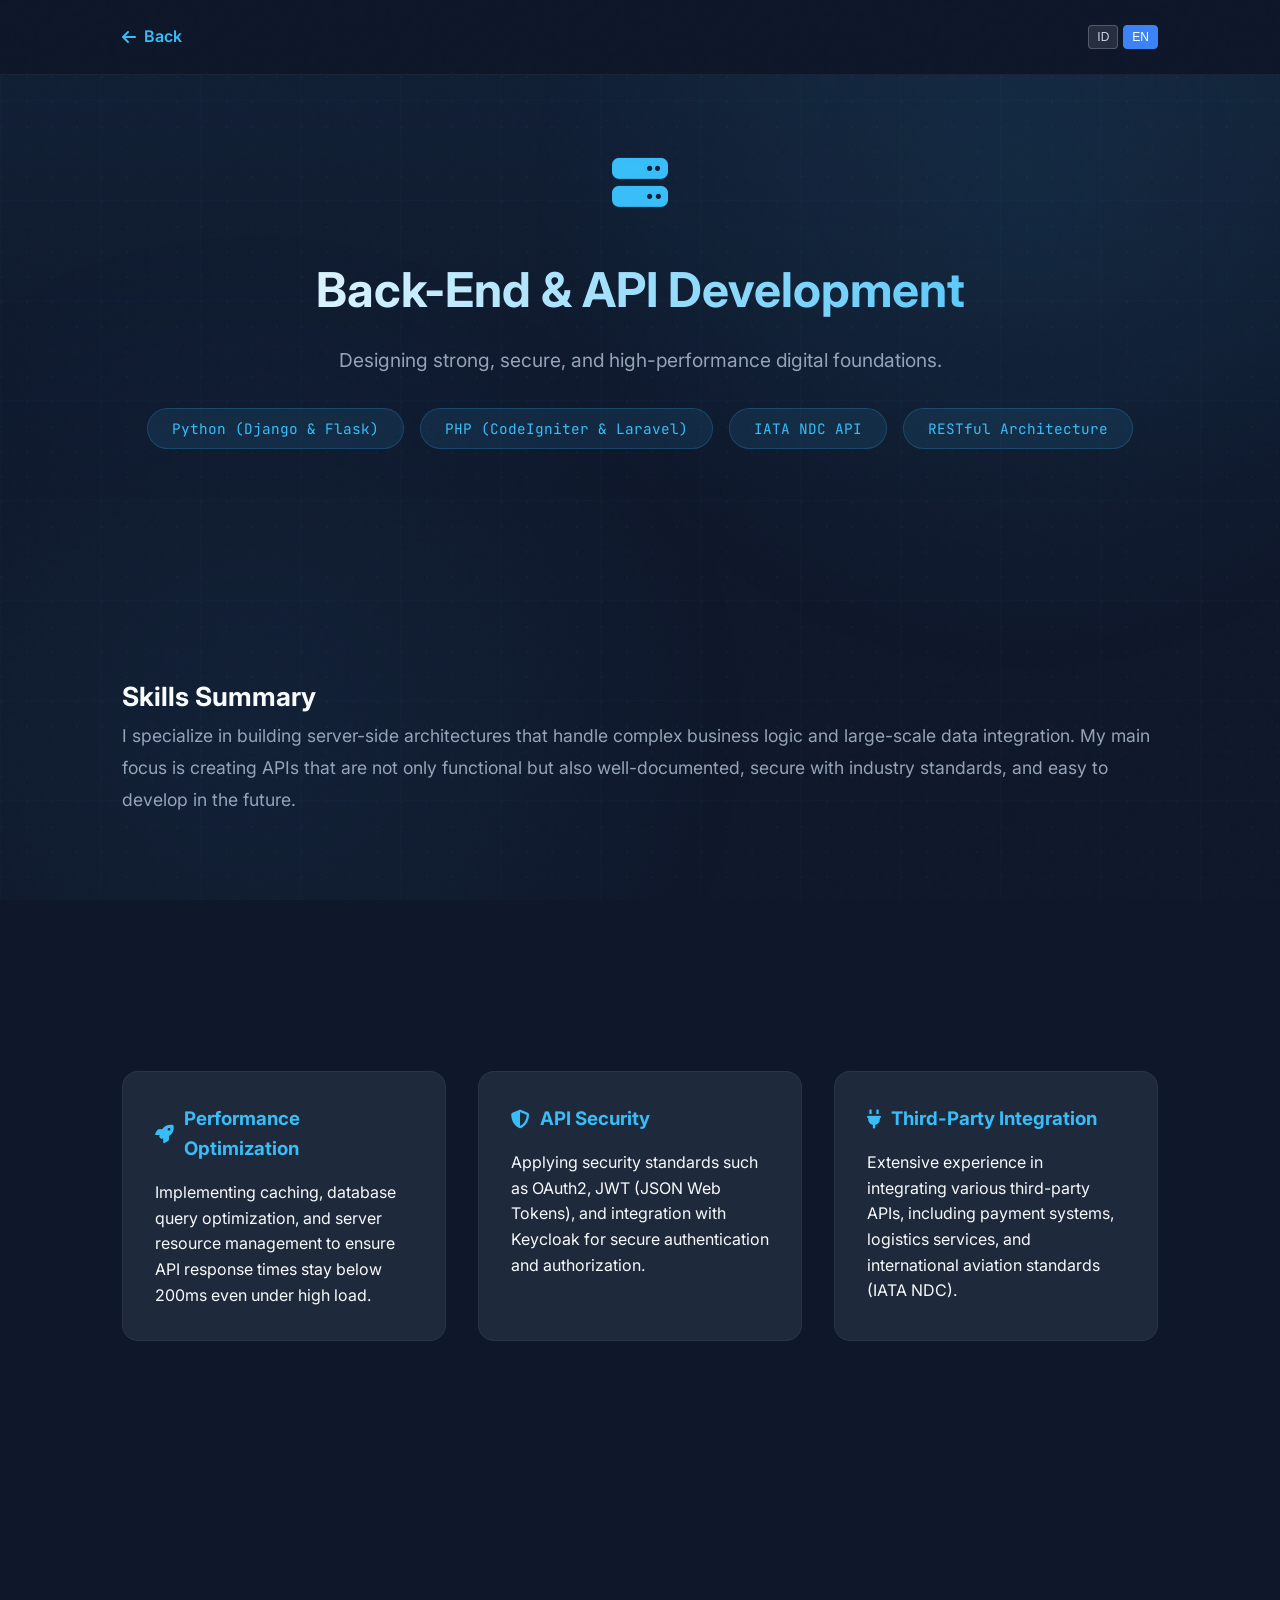
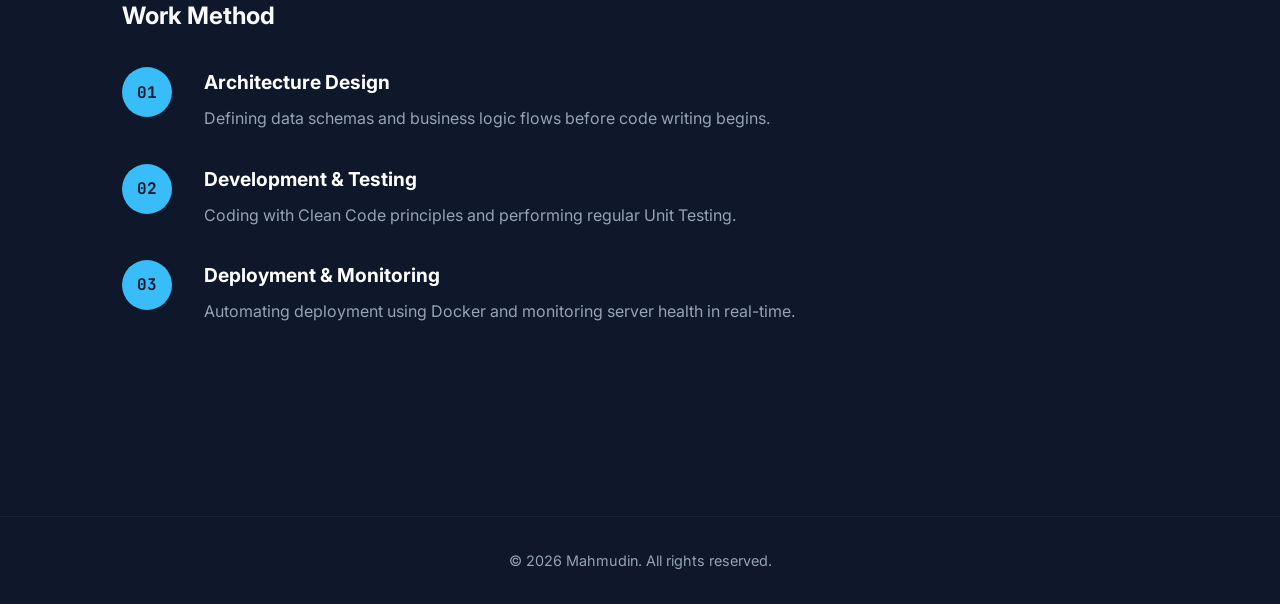
==== commit 4df36d5b: "fix skill" ====
--- a/backend-api.html
+++ b/backend-api.html
@@ -31,8 +31,8 @@
                 <h1 data-i18n="api_title">Back-End & API Development</h1>
                 <p class="subtitle" data-i18n="api_subtitle">Merancang fondasi digital yang kuat, aman, dan berperforma tinggi.</p>
                 <div class="tech-tags-large">
-                    <span>Python (Flask)</span>
-                    <span>PHP (CodeIgniter)</span>
+                    <span>Python (Django & Flask)</span>
+                    <span>PHP (CodeIgniter & Laravel)</span>
                     <span>IATA NDC API</span>
                     <span>RESTful Architecture</span>
                 </div>
--- a/style.css
+++ b/style.css
@@ -447,12 +447,73 @@
     border-radius: 2px;
 }
 
-.gallery-grid {
-    display: grid;
-    grid-template-columns: repeat(3, 1fr);
-    gap: 2.5rem;
+/* Gallery Tabs Styling */
+.gallery-tabs {
+    display: flex;
+    justify-content: center;
+    gap: 1rem;
     margin-top: 3rem;
-    perspective: 1500px;
+    margin-bottom: 3rem; /* Memberi jarak antara tab dan carousel */
+    flex-wrap: wrap;
+}
+
+.tab-btn {
+    background: rgba(255, 255, 255, 0.05);
+    border: 1px solid rgba(255, 255, 255, 0.1);
+    color: var(--text-secondary);
+    padding: 0.6rem 1.5rem;
+    border-radius: 50px;
+    cursor: pointer;
+    font-weight: 600;
+    transition: all 0.3s ease;
+    font-family: var(--font-main);
+}
+
+.tab-btn:hover, .tab-btn.active {
+    background: var(--accent);
+    color: var(--bg-dark);
+    border-color: var(--accent);
+    box-shadow: 0 0 15px rgba(56, 189, 248, 0.3);
+}
+
+/* Owl Carousel Customization */
+.owl-carousel .item {
+    padding: 15px; /* Memberi sedikit padding agar shadow tidak terpotong */
+    perspective: 1500px; /* Mempertahankan efek 3D pada monitor-display */
+}
+
+#gallery-carousel {
+    transition: transform 0.4s cubic-bezier(0.4, 0, 0.2, 1), opacity 0.4s ease;
+}
+
+/* Owl Carousel Custom Nav */
+.owl-nav {
+    display: flex;
+    justify-content: center;
+    gap: 1.5rem;
+    margin-top: 2.5rem;
+}
+
+.owl-nav button {
+    background: rgba(255, 255, 255, 0.05) !important;
+    border: 1px solid rgba(255, 255, 255, 0.1) !important;
+    color: var(--text-secondary) !important;
+    width: 50px;
+    height: 50px;
+    border-radius: 50% !important;
+    font-size: 1.1rem !important;
+    transition: all 0.3s cubic-bezier(0.4, 0, 0.2, 1) !important;
+    display: flex !important;
+    align-items: center;
+    justify-content: center;
+}
+
+.owl-nav button:hover {
+    background: var(--accent) !important;
+    color: var(--bg-dark) !important;
+    border-color: var(--accent) !important;
+    box-shadow: 0 0 20px rgba(56, 189, 248, 0.4);
+    transform: translateY(-3px);
 }
 
 .gallery-grid img {
@@ -610,6 +671,32 @@
     .role { font-size: 1.8rem; }
     .skills-grid, .project-grid { grid-template-columns: repeat(2, 1fr); }
     .about-stats { grid-template-columns: 1fr; gap: 1rem; }
+
+    /* Sophisticated Mobile Gallery Tabs */
+    .gallery-tabs {
+        justify-content: flex-start;
+        flex-wrap: nowrap;
+        overflow-x: auto;
+        padding: 1rem 2rem;
+        margin: 1.5rem -2rem 2.5rem -2rem; /* Bleed to edges */
+        -webkit-overflow-scrolling: touch;
+        scrollbar-width: none; /* Hide scrollbar Firefox */
+        gap: 0.8rem;
+        /* Modern edge fade effect */
+        mask-image: linear-gradient(to right, transparent, black 10%, black 90%, transparent);
+        -webkit-mask-image: linear-gradient(to right, transparent, black 10%, black 90%, transparent);
+    }
+
+    .gallery-tabs::-webkit-scrollbar {
+        display: none; /* Hide scrollbar Chrome/Safari */
+    }
+
+    .tab-btn {
+        flex: 0 0 auto; /* Prevent shrinking */
+        white-space: nowrap;
+        font-size: 0.8rem;
+        padding: 0.6rem 1.2rem;
+    }
 
     /* Menonaktifkan fitur zoom/scale hover pada gallery di mobile */
     .gallery-grid img:hover {
@@ -762,8 +849,53 @@
     .scroll-indicator {
         display: none; /* Menyembunyikan indikator gulir untuk menghemat ruang di mobile */
     }
+    /* Menghilangkan indikator pagination carousel dan icon dekorasi jendela pada mobile */
+    .owl-dots, .window-dots {
+        display: none !important;
+    }
     .contact-buttons {
         grid-template-columns: 1fr !important;
+    }
+
+    /* Membuat gambar di dalam modal zoom lebih besar pada ukuran mobile */
+    .modal-gallery {
+        padding: 60px 10px 20px; /* Memberi ruang lebih untuk tombol tutup */
+        align-items: flex-start; /* Memudahkan scroll jika gambar sangat panjang */
+        overflow-y: auto;
+    }
+    .modal-gallery-content {
+        max-width: 100% !important;
+        max-height: none !important; /* Menghapus batasan tinggi agar gambar tidak mengecil */
+        width: 100%;
+        height: auto;
+        border-radius: 4px;
+        margin-bottom: 20px;
+    }
+    .modal-controls {
+        top: 15px;
+        right: 15px;
+        gap: 12px;
+    }
+    .modal-gallery-close, .modal-gallery-zoom {
+        position: static !important;
+        background: rgba(15, 23, 42, 0.8) !important;
+        width: 48px !important;
+        height: 48px !important;
+        display: flex !important;
+        align-items: center !important;
+        justify-content: center !important;
+        border-radius: 50% !important;
+        font-size: 22px !important;
+        border: none;
+        color: white;
+    }
+    .modal-gallery-content.zoomed {
+        transform: scale(2.5); /* Perbesaran lebih kuat di mobile agar teks API jelas */
+        margin-top: 0;
+    }
+    .modal-gallery-content.grabbing {
+        cursor: grabbing !important;
+        transition: none !important;
     }
 }
 
@@ -786,12 +918,30 @@
     width: 100%;
     height: 100%;
     overflow: auto;
-    background-color: rgba(15, 23, 42, 0.95);
+    background-color: rgba(11, 17, 32, 0.98);
     backdrop-filter: blur(10px);
     align-items: center;
     justify-content: center;
     flex-direction: column;
 }
+.modal-controls {
+    position: absolute;
+    top: 25px;
+    right: 35px;
+    display: flex;
+    gap: 25px;
+    align-items: center;
+    z-index: 10002;
+}
+.modal-gallery-zoom {
+    background: none;
+    border: none;
+    color: #fff;
+    font-size: 32px;
+    cursor: pointer;
+    transition: all 0.3s ease;
+}
+.modal-gallery-zoom:hover { color: var(--accent); }
 .modal-gallery-content {
     margin: auto;
     display: block;
@@ -799,11 +949,24 @@
     max-height: 85vh;
     border-radius: 12px;
     box-shadow: 0 25px 50px -12px rgba(0, 0, 0, 0.5);
+    transition: transform 0.3s cubic-bezier(0.25, 0.46, 0.45, 0.94);
+    cursor: zoom-in;
+    user-select: none;
+    touch-action: none; /* Penting untuk drag di mobile */
+    transform-origin: center;
+}
+.modal-gallery-content.zoomed {
+    transform: scale(2);
+    cursor: grab;
+    max-width: none;
+    max-height: none;
+}
+.modal-gallery-content.grabbing {
+    cursor: grabbing;
+    transition: none !important;
 }
 .modal-gallery-close {
-    position: absolute;
-    top: 20px;
-    right: 30px;
+    position: static;
     color: #fff;
     font-size: 40px;
     font-weight: bold;
@@ -890,4 +1053,64 @@
 
 @media (max-width: 1100px) {
     .gallery-grid { grid-template-columns: repeat(2, 1fr); }
+}
+
+
+
+/* Monitor Display Styling matched with project-puskeu-polri.html */
+.monitor-display {
+    background: #0f172a;
+    border-radius: 12px;
+    overflow: hidden;
+    border: 1px solid rgba(255, 255, 255, 0.08);
+    box-shadow: 0 20px 40px rgba(0, 0, 0, 0.4);
+    transition: all 0.6s cubic-bezier(0.16, 1, 0.3, 1);
+    transform-style: preserve-3d;
+    position: relative;
+    margin: 15px 5px; /* Memberikan ruang untuk efek hover transform */
+}
+.monitor-display:hover {
+    transform: translateY(-10px) rotateX(4deg) rotateY(-2deg);
+    box-shadow: 0 30px 60px rgba(0, 0, 0, 0.6), 0 0 30px rgba(59, 130, 246, 0.2);
+    border-color: rgba(59, 130, 246, 0.5);
+}
+.window-header {
+    display: flex;
+    align-items: center;
+    padding: 12px 16px;
+    background: rgba(255, 255, 255, 0.03);
+    border-bottom: 1px solid rgba(255, 255, 255, 0.05);
+}
+.window-dots {
+    display: flex;
+    gap: 6px;
+}
+.dot {
+    width: 10px;
+    height: 10px;
+    border-radius: 50%;
+}
+.dot.red { background: #ff5f56; }
+.dot.yellow { background: #ffbd2e; }
+.dot.green { background: #27c93f; }
+.window-title {
+    margin-left: auto;
+    font-family: 'JetBrains Mono', monospace;
+    font-size: 0.7rem;
+    color: #64748b;
+    letter-spacing: 0.5px;
+}
+.monitor-display img {
+    display: block;
+    width: 100%;
+    height: auto;
+    filter: brightness(0.9);
+    transition: filter 0.3s ease;
+    height: 217px;
+}
+.monitor-display:hover img {
+    filter: brightness(1.1);
+}
+#gallery-carousel {
+    padding: 20px 0; /* Mencegah clipping saat elemen melayang/hover */
 }
